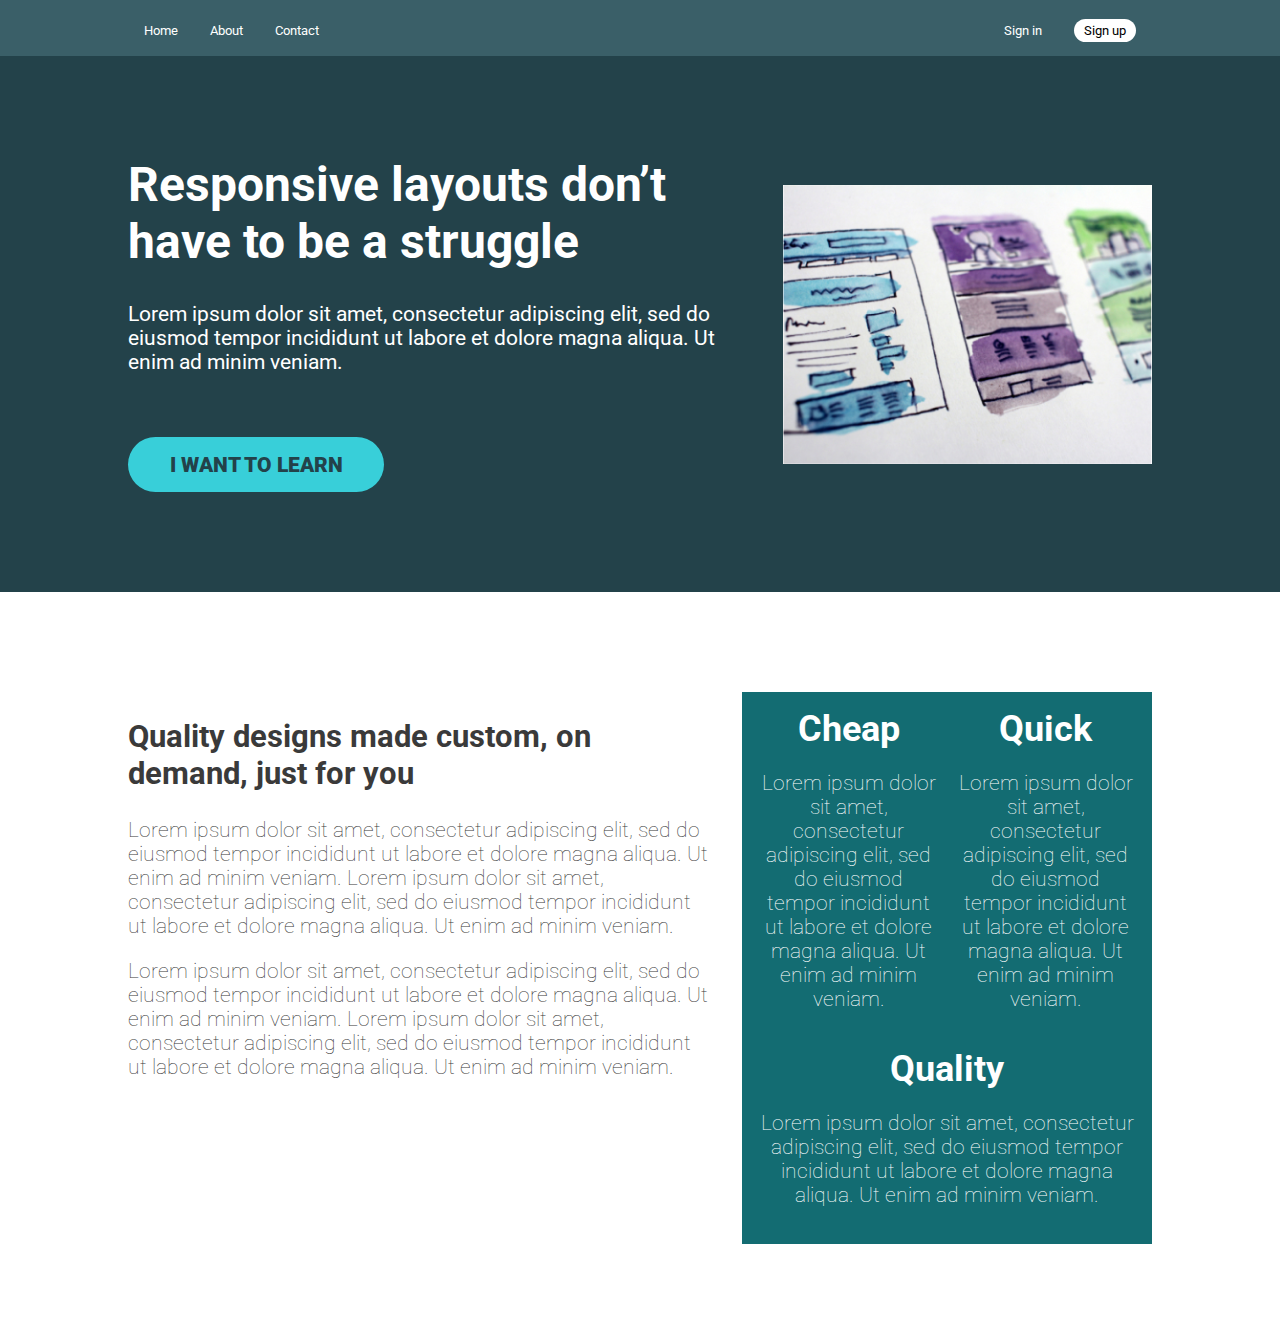
==== challenge7/index.html @ fae2ce21 "added navbar" ====
<!DOCTYPE html>
<html lang="en">

<head>
	<meta charset="UTF-8">
	<meta name="viewport"
				content="width=device-width, initial-scale=1.0">
	<title>Conquering Rsponsive Layouts</title>
	<link href="https://fonts.googleapis.com/css2?family=Roboto:wght@400;900&display=swap"
				rel="stylesheet">
	<link rel="stylesheet"
				href="style.css">
</head>

<body>
	<header>
		<nav class="nav">
			<div class="container">

				<ul class="nav__list">
					<li class="nav__item"><a href="#"
							 class="nav__link">Home</a></li>
					<li class="nav__item"><a href="#"
							 class="nav__link">About</a></li>
					<li class="nav__item"><a href="#"
							 class="nav__link">Contact</a></li>
					<li class="nav__item nav__item--push-right"><a href="#"
							 class="nav__link">Sign in</a></li>
					<li class="nav__item"><a href="#"
							 class="nav__link signup">Sign up</a></li>
				</ul>
			</div>
		</nav>
	</header>

	<div class="hero">
		<div class="container row wrap">
			<div class="hero__text">
				<h1>Responsive layouts don’t have to be a struggle</h1>
				<p>Lorem ipsum dolor sit amet, consectetur adipiscing elit, sed do eiusmod tempor incididunt ut labore
					et dolore magna aliqua. Ut enim ad minim veniam.</p>
				<a href="#"
					 class="btnLink">I want to learn</a>
			</div>
			<img class="hero__img"
					 src="./img/hero-img.jpg"
					 alt="title image">
		</div>
	</div>

	<main class='content container row revwrap'>
		<section class="content__text">
			<h2>
				Quality designs made custom, on demand, just for you
			</h2>
			<p>
				Lorem ipsum dolor sit amet, consectetur adipiscing elit, sed do eiusmod tempor incididunt ut
				labore et dolore magna aliqua. Ut enim ad minim veniam. Lorem ipsum dolor sit amet, consectetur
				adipiscing elit, sed do eiusmod tempor incididunt ut labore et dolore magna aliqua. Ut enim ad minim
				veniam.
			</p>
			<p>
				Lorem ipsum dolor sit amet, consectetur adipiscing elit, sed do eiusmod tempor incididunt ut
				labore
				et
				dolore magna aliqua. Ut enim ad minim veniam. Lorem ipsum dolor sit amet, consectetur
				adipiscing
				elit,
				sed do eiusmod tempor incididunt ut labore et dolore magna aliqua. Ut enim ad minim veniam.
			</p>
		</section>

		<aside class="content__text  aside">
			<div class="context__paragraph">
				<h2>
					Cheap
				</h2>
				<p> Lorem ipsum dolor sit amet, consectetur adipiscing elit, sed do eiusmod tempor incididunt ut
					labore
					et
					dolore magna aliqua. Ut enim ad minim veniam.</p>
			</div>
			<div class="context__paragraph">
				<h2>Quick</h2>
				<p> Lorem ipsum dolor sit amet, consectetur adipiscing elit, sed do eiusmod tempor incididunt ut labore et
					dolore magna aliqua. Ut enim ad minim veniam.</p>
			</div>
			<div class="context__paragraph">
				<h2>
					Quality
				</h2>
				<p>
					Lorem ipsum dolor sit amet, consectetur adipiscing elit, sed do eiusmod tempor incididunt ut labore et
					dolore magna aliqua. Ut enim ad minim veniam.
				</p>

			</div>
		</aside>
	</main>




</body>

</html>
---- challenge7/style.css ----
*,
*::before,
*::after {
   box-sizing: border-box;
}

body {
   margin: 0;
   font-family: 'Roboto', sans-serif;
   font-size: 1.3rem;
}

img {
   max-width: 100%;
}

h1 {
   font-size: 3rem;
   margin-top: 0;
}

.btnLink {
   display: inline-block;
   text-decoration: none;
   text-transform: uppercase;
   color: #23424a;
   font-weight: 900;
   background-color: #38cfd9;
   padding: 0.75em 2em;
   border-radius: 100px;
}

.btn:hover,
.btn:focus {
   opacity: 0.75;
}

/* --------------------------------------- */

.container {
   width: 80%;
   max-width: 1100px;
   margin: 0 auto;
}

.row {
   /* display: flex => flex container */
   display: flex;
   justify-content: space-between;
   gap: 2rem;
}

.col {
   /* these are now flex items */
   width: 100%;
}

.revwrap {
   flex-wrap: wrap-reverse;
}

.wrap {
   flex-wrap: wrap;
}

/* --------------------------------------- */

.hero {
   padding: 100px 0;
   background-color: #23424a;
   color: #fff;
}

.hero__text {
   width: 62%;

   flex-basis: 300px;
   flex-grow: 999;
}

.hero__img {
   width: 36%;
   align-self: center;

   flex-basis: 300px;
   flex-grow: 1;
}

.hero h1 {
   font-size: 48px;
   font: 'Roboto Black ';
}

.hero p {
   margin-bottom: 3em;
   font-size: 21px;
   font: 'Roboto Regular ';
}

/* ---------------------------------------------------------- */
.content {
   padding: 100px 0;
}

.content__text {
   font-weight: 100;
   color: #3a3a3a;

   flex-basis: 300px;
   flex-grow: 999;
}

.context__paragraph {
   flex-basis: 150px;
   flex-grow: 1;
}

.aside {
   min-width: 40%;
   align-items: start;
   text-align: center;
   background-color: #136c72;
   color: white;
   padding: 1rem;

   display: flex;
   flex-wrap: wrap;
   flex-basis: 200px;
   flex-grow: 1;
   gap: 1rem;
}
.aside h2 {
   font: 'Roboto Black';
   font-size: 36px;
   margin-block: 0;
}

.aside p {
   margin-bottom: 1em;
}

/*---------------------------------------------------------- */
header {
   background-color: #3a5f68;
}

.nav__list {
   display: flex;
   flex-wrap: wrap;
   margin: 0;
   padding: 0;
}

.nav__item {
   list-style: none;
   margin: 1rem clamp(0.5rem, 2vw, 1rem);
}

.nav__item--push-right {
   margin-left: auto;
}

.nav__link {
   font-size: 0.8rem;
   text-decoration: none;
   color: white;
}

.signup {
   color: black;
   background-color: #fff;
   padding: 0.3em 0.8em;
   border-radius: 100px;
}
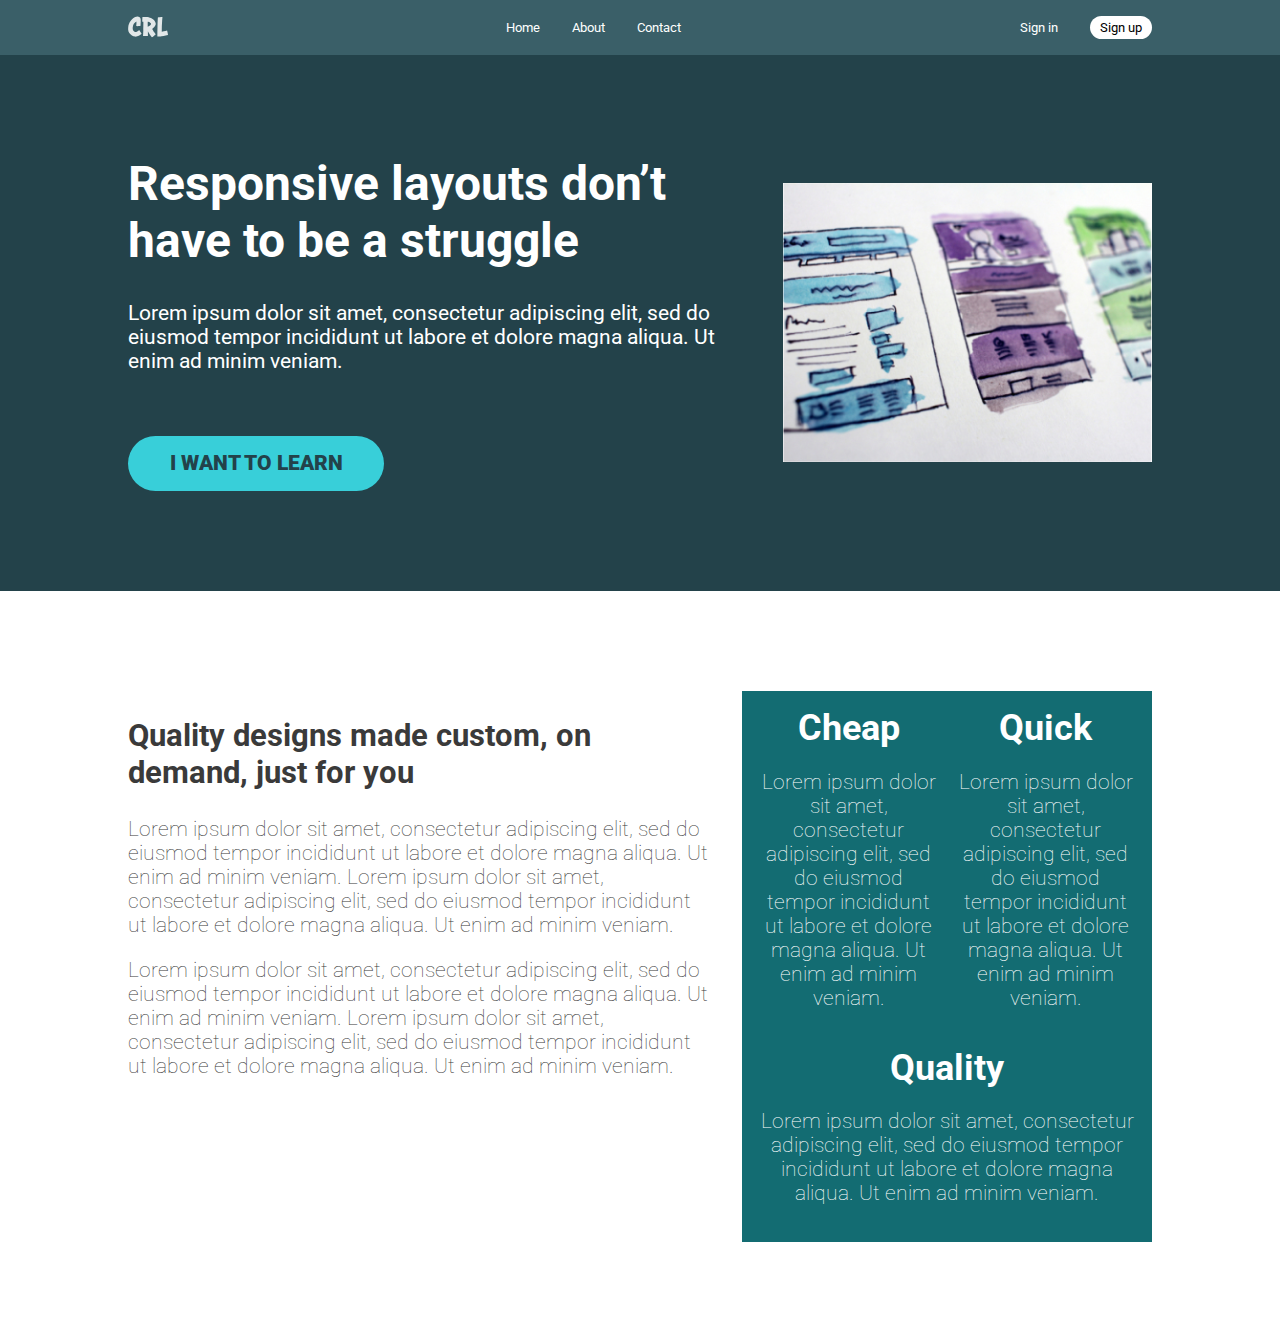
==== commit 96ab24f9: "added and implemented logo" ====
--- a/challenge7/index.html
+++ b/challenge7/index.html
@@ -14,9 +14,14 @@
 
 <body>
 	<header>
-		<nav class="nav">
-			<div class="container">
-
+		<div class="container">
+			<nav class="nav">
+				<a class="nav__list"
+					 href="#">
+					<img class="nav__logo"
+							 src="./img/logo.svg"
+							 alt="logo">
+				</a>
 				<ul class="nav__list">
 					<li class="nav__item"><a href="#"
 							 class="nav__link">Home</a></li>
@@ -24,13 +29,15 @@
 							 class="nav__link">About</a></li>
 					<li class="nav__item"><a href="#"
 							 class="nav__link">Contact</a></li>
-					<li class="nav__item nav__item--push-right"><a href="#"
+				</ul>
+				<ul class="nav__list">
+					<li class="nav__item"><a href="#"
 							 class="nav__link">Sign in</a></li>
 					<li class="nav__item"><a href="#"
 							 class="nav__link signup">Sign up</a></li>
 				</ul>
-			</div>
-		</nav>
+			</nav>
+		</div>
 	</header>
 
 	<div class="hero">
--- a/challenge7/style.css
+++ b/challenge7/style.css
@@ -144,16 +144,34 @@
    background-color: #3a5f68;
 }
 
+.nav {
+   display: flex;
+   align-items: center;
+   justify-content: space-between;
+}
+
+.nav__logo {
+   /* object-fit: contain; */
+   width: 40px;
+   height: 40px;
+   aspect-ratio: 1/1;
+}
+
 .nav__list {
    display: flex;
    flex-wrap: wrap;
    margin: 0;
    padding: 0;
+   list-style: none;
 }
 
 .nav__item {
-   list-style: none;
-   margin: 1rem clamp(0.5rem, 2vw, 1rem);
+   display: flex;
+   align-items: center;
+   margin: 1rem 0;
+}
+.nav__item + .nav__item {
+   margin-left: clamp(0.5rem, 3vw, 2rem);
 }
 
 .nav__item--push-right {
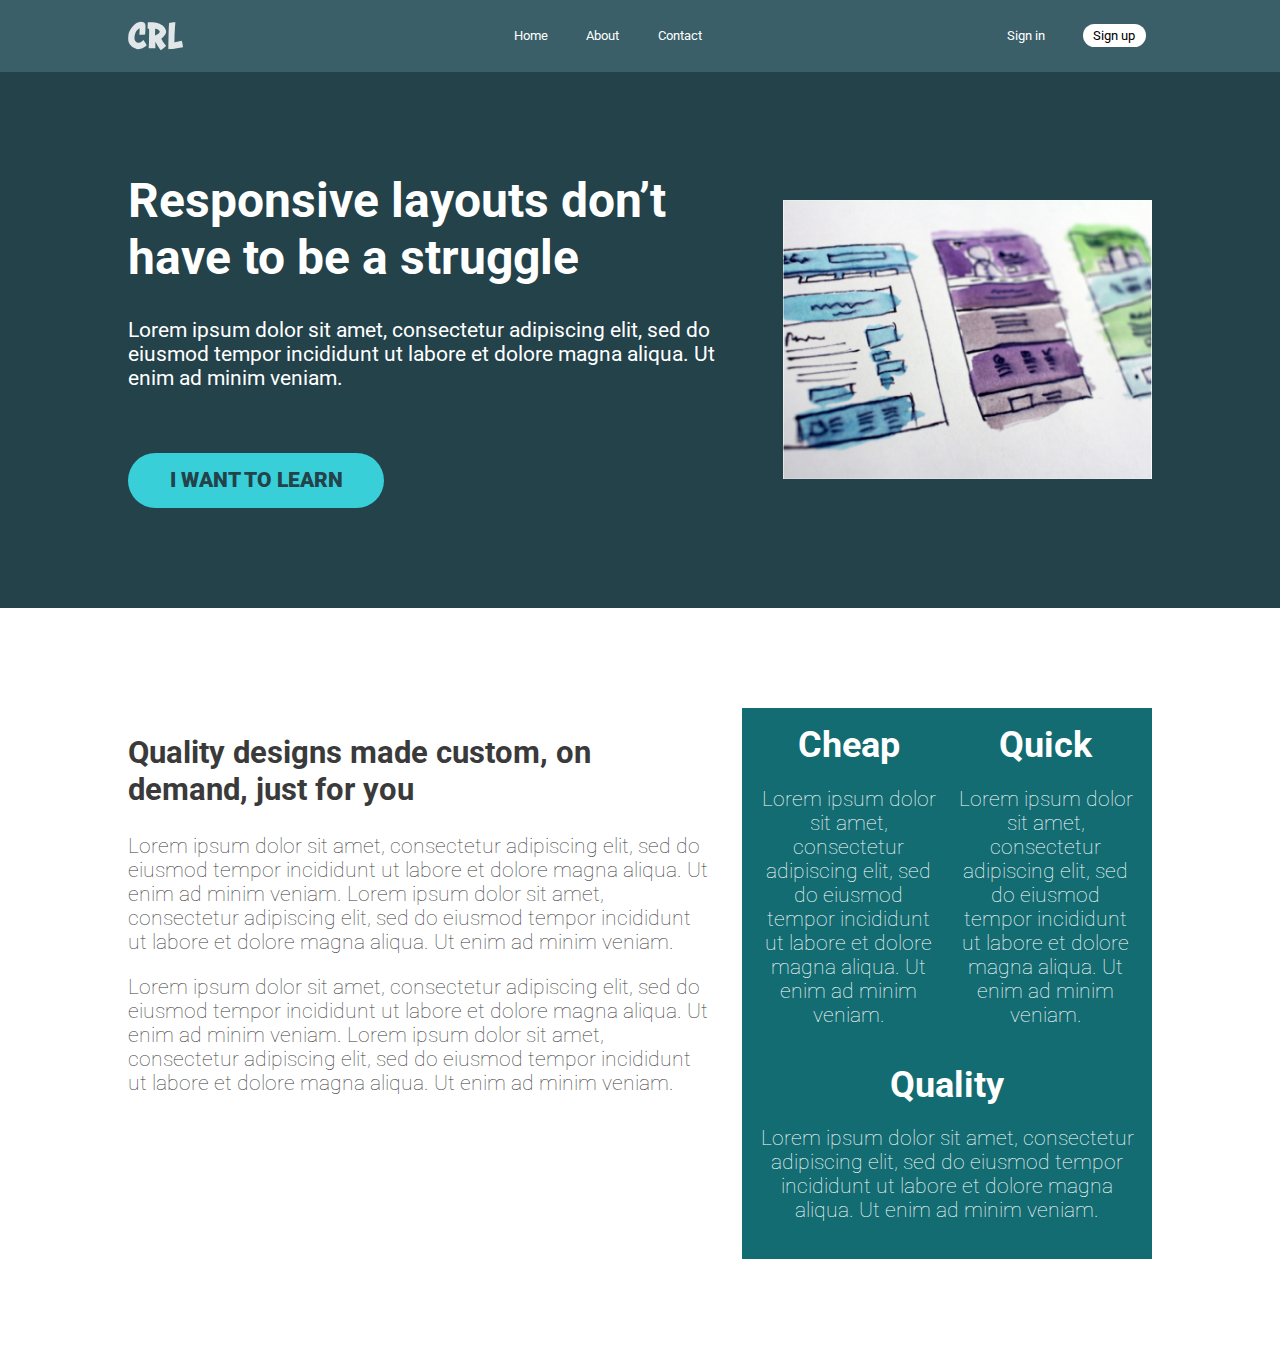
==== commit 91915b83: "added navigation" ====
--- a/challenge7/index.html
+++ b/challenge7/index.html
@@ -5,7 +5,7 @@
 	<meta charset="UTF-8">
 	<meta name="viewport"
 				content="width=device-width, initial-scale=1.0">
-	<title>Conquering Rsponsive Layouts</title>
+	<title>Conquering Responsive Layouts</title>
 	<link href="https://fonts.googleapis.com/css2?family=Roboto:wght@400;900&display=swap"
 				rel="stylesheet">
 	<link rel="stylesheet"
@@ -14,24 +14,24 @@
 
 <body>
 	<header>
-		<div class="container">
+		<div class="container row">
+			<a class="nav__logo"
+				 href="#">
+				<img class="nav__logo__img"
+						 src="./img/logo.svg"
+						 alt="logo">
+			</a>
 			<nav class="nav">
-				<a class="nav__list"
-					 href="#">
-					<img class="nav__logo"
-							 src="./img/logo.svg"
-							 alt="logo">
-				</a>
-				<ul class="nav__list">
+				<ul class="nav__list nav__list--primary">
 					<li class="nav__item"><a href="#"
 							 class="nav__link">Home</a></li>
 					<li class="nav__item"><a href="#"
 							 class="nav__link">About</a></li>
-					<li class="nav__item"><a href="#"
+					<li class="nav__item "><a href="#"
 							 class="nav__link">Contact</a></li>
 				</ul>
 				<ul class="nav__list">
-					<li class="nav__item"><a href="#"
+					<li class="nav__item nav__item--push-left"><a href="#"
 							 class="nav__link">Sign in</a></li>
 					<li class="nav__item"><a href="#"
 							 class="nav__link signup">Sign up</a></li>
--- a/challenge7/style.css
+++ b/challenge7/style.css
@@ -142,44 +142,44 @@
 /*---------------------------------------------------------- */
 header {
    background-color: #3a5f68;
+   padding: 1em 0;
+}
+
+.nav__logo {
+   display: flex;
+   align-items: center;
 }
 
 .nav {
    display: flex;
-   align-items: center;
    justify-content: space-between;
-}
-
-.nav__logo {
-   /* object-fit: contain; */
-   width: 40px;
-   height: 40px;
-   aspect-ratio: 1/1;
+   flex-grow: 1;
 }
 
 .nav__list {
-   display: flex;
-   flex-wrap: wrap;
    margin: 0;
    padding: 0;
    list-style: none;
+
+   display: flex;
+   align-items: center;
+
+   font-size: 0.8rem;
 }
 
 .nav__item {
-   display: flex;
-   align-items: center;
-   margin: 1rem 0;
+   margin: 0.5em;
 }
+
 .nav__item + .nav__item {
    margin-left: clamp(0.5rem, 3vw, 2rem);
 }
 
-.nav__item--push-right {
-   margin-left: auto;
+.nav__list--primary {
+   margin: 0 auto;
 }
 
 .nav__link {
-   font-size: 0.8rem;
    text-decoration: none;
    color: white;
 }
